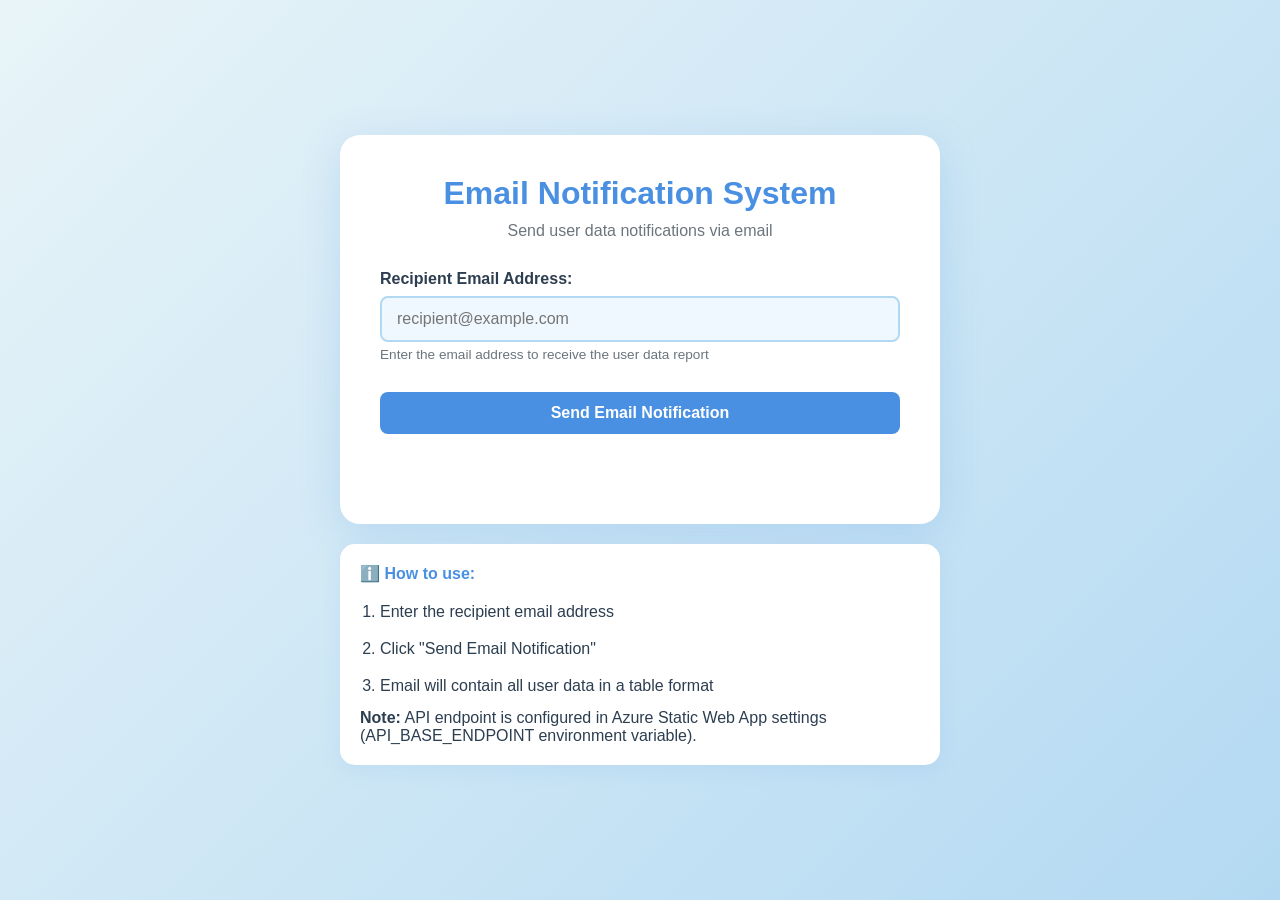
==== index.html @ 8020a27d "initialize commit" ====
﻿<!DOCTYPE html>
<html lang="en">
  <head>
    <meta charset="UTF-8" />
    <meta name="viewport" content="width=device-width, initial-scale=1.0" />
    <title>Email Notification</title>
    <link rel="stylesheet" href="styles.css" />
  </head>
  <body>
    <div class="container">
      <div class="card">
        <h1>Email Notification System</h1>
        <p class="subtitle">Send user data notifications via email</p>

        <!-- Email Form -->
        <form id="emailForm">
          <div class="form-group">
            <label for="receiverEmail">Recipient Email Address:</label>
            <input
              type="email"
              id="receiverEmail"
              name="receiverEmail"
              required
              placeholder="recipient@example.com"
            />
            <small
              >Enter the email address to receive the user data report</small
            >
          </div>

          <button type="submit" id="sendEmailBtn" class="btn btn-primary">
            Send Email Notification
          </button>
        </form>

        <div id="responseMessage" class="message"></div>
      </div>

      <div class="info-box">
        <h4>ℹ️ How to use:</h4>
        <ol>
          <li>Enter the recipient email address</li>
          <li>Click "Send Email Notification"</li>
          <li>Email will contain all user data in a table format</li>
        </ol>
        <p>
          <strong>Note:</strong> API endpoint is configured in Azure Static Web
          App settings (API_BASE_ENDPOINT environment variable).
        </p>
      </div>
    </div>

    <script src="app.js"></script>
  </body>
</html>
---- styles.css ----
/* Light Blue Theme - Same as Name-Age App */
:root {
  --primary-color: #4a90e2;
  --primary-light: #6ba4e8;
  --primary-dark: #3a7bc8;
  --success-color: #28a745;
  --error-color: #dc3545;
  --bg-color: #e8f4f8;
  --card-bg: #ffffff;
  --text-color: #2c3e50;
  --border-color: #b3d9f2;
  --input-bg: #f0f8ff;
}

* {
  margin: 0;
  padding: 0;
  box-sizing: border-box;
}

body {
  font-family: "Segoe UI", Tahoma, Geneva, Verdana, sans-serif;
  background: linear-gradient(135deg, #e8f4f8 0%, #b3d9f2 100%);
  min-height: 100vh;
  display: flex;
  justify-content: center;
  align-items: center;
  padding: 20px;
  color: var(--text-color);
}

.container {
  max-width: 600px;
  width: 100%;
}

.card {
  background: var(--card-bg);
  padding: 40px;
  border-radius: 20px;
  box-shadow: 0 10px 40px rgba(74, 144, 226, 0.2);
  margin-bottom: 20px;
}

h1 {
  color: var(--primary-color);
  text-align: center;
  margin-bottom: 10px;
  font-size: 2rem;
}

.subtitle {
  text-align: center;
  color: #6c757d;
  margin-bottom: 30px;
}

.config-section {
  background: var(--input-bg);
  padding: 20px;
  border-radius: 10px;
  margin-bottom: 20px;
  border: 2px dashed var(--border-color);
}

.config-section h3 {
  color: var(--primary-color);
  margin-bottom: 15px;
  font-size: 1.2rem;
}

hr {
  border: none;
  border-top: 2px solid var(--border-color);
  margin: 30px 0;
}

.form-group {
  margin-bottom: 20px;
}

label {
  display: block;
  margin-bottom: 8px;
  font-weight: 600;
  color: var(--text-color);
}

input[type="text"],
input[type="email"] {
  width: 100%;
  padding: 12px 15px;
  border: 2px solid var(--border-color);
  border-radius: 8px;
  font-size: 16px;
  transition: all 0.3s ease;
  background: var(--input-bg);
}

input[type="text"]:focus,
input[type="email"]:focus {
  outline: none;
  border-color: var(--primary-color);
  box-shadow: 0 0 0 3px rgba(74, 144, 226, 0.1);
}

small {
  display: block;
  margin-top: 5px;
  color: #6c757d;
  font-size: 0.85rem;
}

.btn {
  padding: 12px 30px;
  border: none;
  border-radius: 8px;
  font-size: 16px;
  font-weight: 600;
  cursor: pointer;
  transition: all 0.3s ease;
  width: 100%;
  margin-top: 10px;
}

.btn-primary {
  background: var(--primary-color);
  color: white;
}

.btn-primary:hover {
  background: var(--primary-dark);
  transform: translateY(-2px);
  box-shadow: 0 5px 15px rgba(74, 144, 226, 0.3);
}

.btn-primary:active {
  transform: translateY(0);
}

.btn-secondary {
  background: #6c757d;
  color: white;
}

.btn-secondary:hover {
  background: #5a6268;
}

.btn:disabled {
  background: #ccc;
  cursor: not-allowed;
  transform: none;
}

#connectionStatus {
  margin-top: 15px;
  text-align: center;
}

.status-message {
  padding: 12px;
  border-radius: 8px;
  font-weight: 600;
  animation: slideIn 0.3s ease;
}

@keyframes slideIn {
  from {
    opacity: 0;
    transform: translateY(-10px);
  }
  to {
    opacity: 1;
    transform: translateY(0);
  }
}

.status-success {
  background: #d4edda;
  color: var(--success-color);
  border: 2px solid var(--success-color);
}

.status-error {
  background: #f8d7da;
  color: var(--error-color);
  border: 2px solid var(--error-color);
}

.message {
  margin-top: 20px;
  padding: 15px;
  border-radius: 8px;
  text-align: center;
  font-weight: 600;
  animation: slideIn 0.3s ease;
}

.message.success {
  background: #d4edda;
  color: var(--success-color);
  border: 2px solid var(--success-color);
}

.message.error {
  background: #f8d7da;
  color: var(--error-color);
  border: 2px solid var(--error-color);
}

.info-box {
  background: var(--card-bg);
  padding: 20px;
  border-radius: 15px;
  box-shadow: 0 5px 20px rgba(74, 144, 226, 0.1);
}

.info-box h4 {
  color: var(--primary-color);
  margin-bottom: 15px;
}

.info-box ol {
  margin-left: 20px;
  line-height: 1.8;
  color: var(--text-color);
}

.info-box li {
  margin-bottom: 8px;
}

/* Loading spinner */
.spinner {
  display: inline-block;
  width: 16px;
  height: 16px;
  border: 2px solid rgba(255, 255, 255, 0.3);
  border-radius: 50%;
  border-top-color: white;
  animation: spin 0.8s linear infinite;
  margin-right: 8px;
}

@keyframes spin {
  to {
    transform: rotate(360deg);
  }
}

/* Responsive */
@media (max-width: 600px) {
  .card {
    padding: 25px;
  }

  h1 {
    font-size: 1.5rem;
  }
}
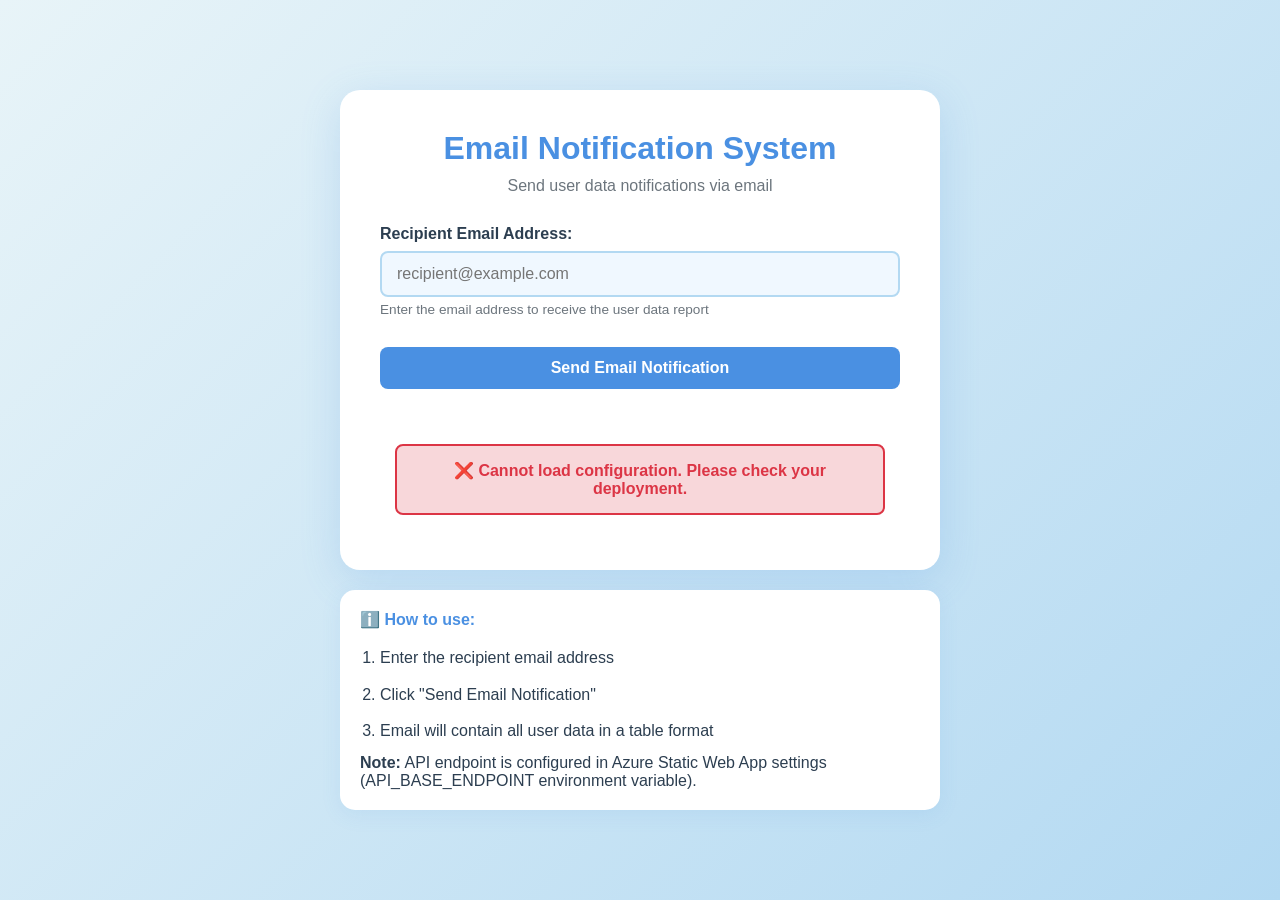
==== commit 01a98d39: "Add comprehensive debugging and local file detection" ====
--- a/index.html
+++ b/index.html
@@ -50,6 +50,19 @@
       </div>
     </div>
 
+    <script>
+      // Immediate load test
+      console.log("🚀 Script loaded successfully!");
+      console.log("📍 Current URL:", window.location.href);
+      console.log("🌐 Protocol:", window.location.protocol);
+
+      // Check if running locally
+      if (window.location.protocol === "file:") {
+        alert(
+          "⚠️ WARNING: You are running this locally (file://). This app MUST be accessed via the Azure Static Web App URL (https://...) to work properly!"
+        );
+      }
+    </script>
     <script src="app.js"></script>
   </body>
 </html>
